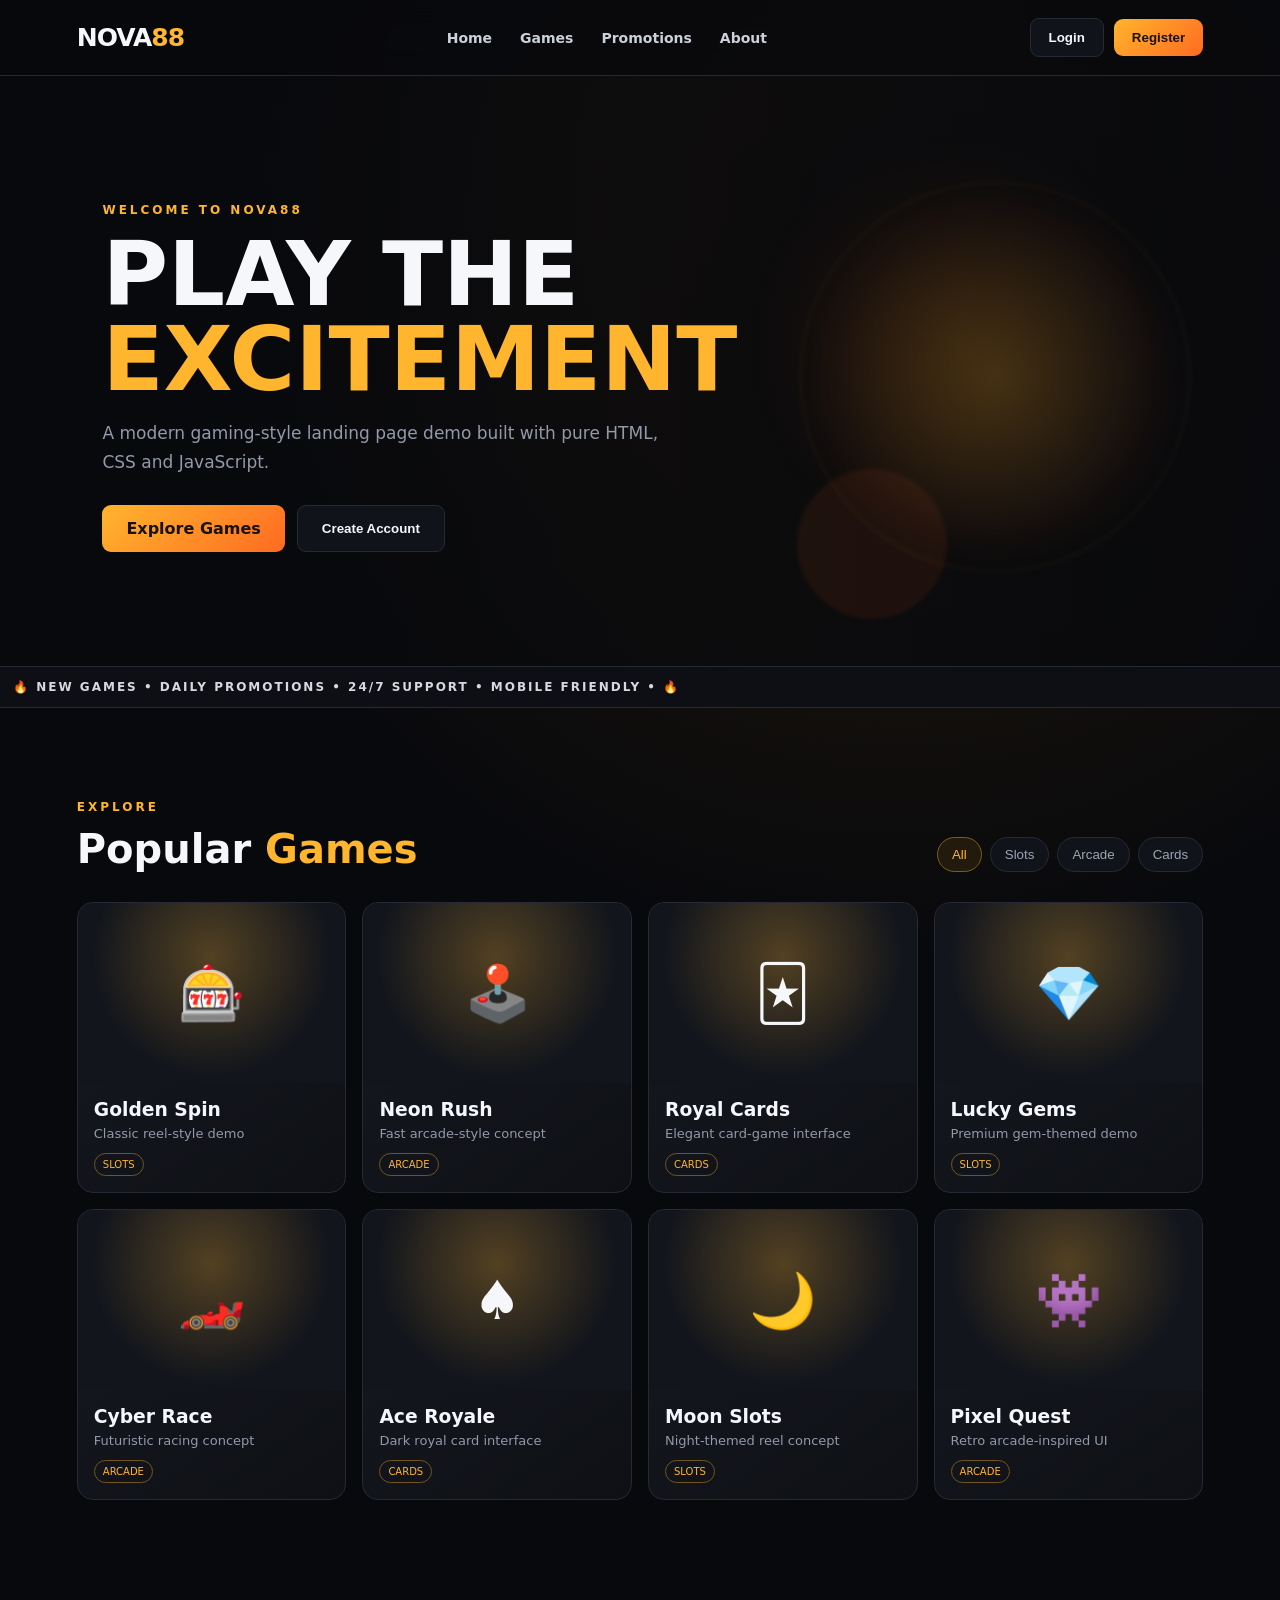
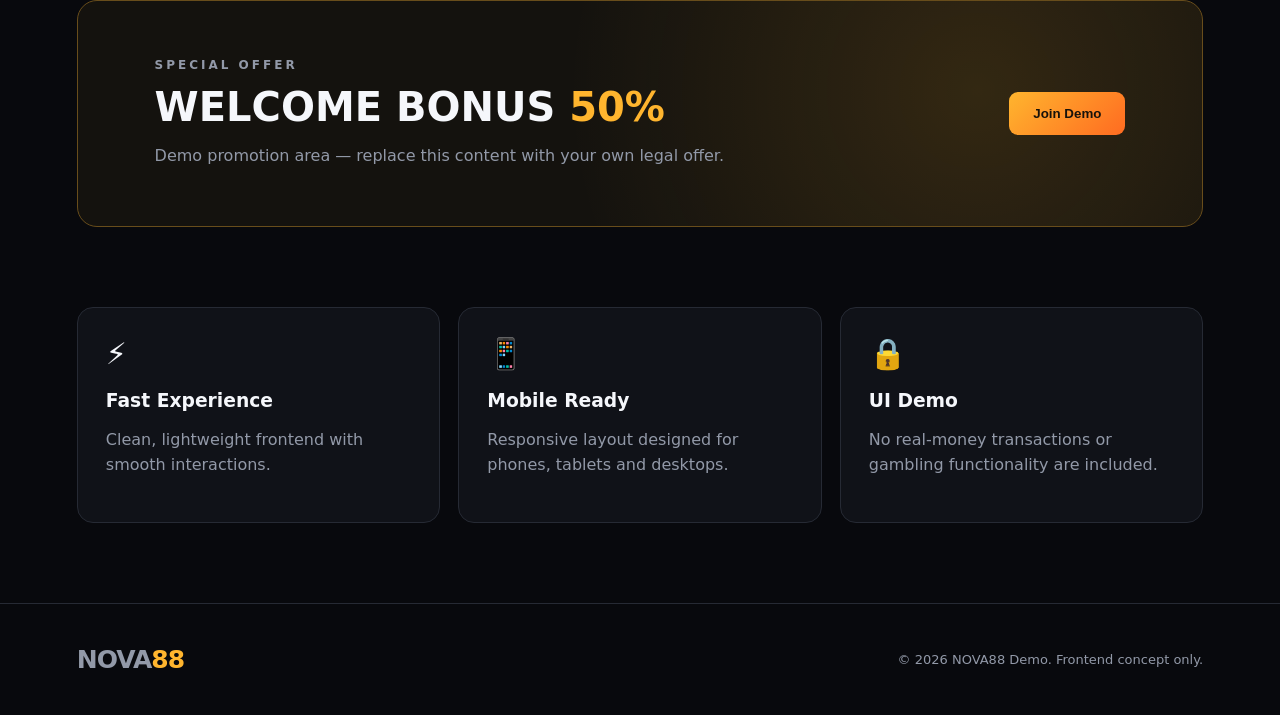
==== index.html @ d83ae240 "Add files via upload" ====
<!DOCTYPE html>
<html lang="en">
<head>
<meta charset="UTF-8">
<meta name="viewport" content="width=device-width, initial-scale=1.0">
<title>NOVA88 — Gaming Demo</title>
<link rel="stylesheet" href="style.css">
</head>
<body>
<header class="topbar">
  <a class="logo" href="#">NOVA<span>88</span></a>
  <nav id="nav">
    <a href="#home">Home</a><a href="#games">Games</a><a href="#promo">Promotions</a><a href="#about">About</a>
  </nav>
  <div class="actions">
    <button class="btn ghost" data-modal="login">Login</button>
    <button class="btn primary" data-modal="register">Register</button>
    <button class="menu" id="menuBtn">☰</button>
  </div>
</header>

<main>
<section class="hero" id="home">
  <div class="hero-content">
    <p class="eyebrow">WELCOME TO NOVA88</p>
    <h1>PLAY THE <span>EXCITEMENT</span></h1>
    <p class="lead">A modern gaming-style landing page demo built with pure HTML, CSS and JavaScript.</p>
    <div class="hero-buttons">
      <a class="btn primary large" href="#games">Explore Games</a>
      <button class="btn ghost large" data-modal="register">Create Account</button>
    </div>
  </div>
  <div class="hero-orb orb1"></div><div class="hero-orb orb2"></div>
</section>

<section class="ticker"><div>🔥 NEW GAMES • DAILY PROMOTIONS • 24/7 SUPPORT • MOBILE FRIENDLY • 🔥</div></section>

<section class="section" id="games">
  <div class="section-head">
    <div><p class="eyebrow">EXPLORE</p><h2>Popular <span>Games</span></h2></div>
    <div class="filters">
      <button class="filter active" data-filter="all">All</button>
      <button class="filter" data-filter="slots">Slots</button>
      <button class="filter" data-filter="arcade">Arcade</button>
      <button class="filter" data-filter="cards">Cards</button>
    </div>
  </div>
  <div class="games" id="gameGrid"></div>
</section>

<section class="promo" id="promo">
  <div><p class="eyebrow">SPECIAL OFFER</p><h2>WELCOME BONUS <strong>50%</strong></h2>
  <p>Demo promotion area — replace this content with your own legal offer.</p></div>
  <button class="btn primary large" data-modal="register">Join Demo</button>
</section>

<section class="section features" id="about">
  <div class="feature"><b>⚡</b><h3>Fast Experience</h3><p>Clean, lightweight frontend with smooth interactions.</p></div>
  <div class="feature"><b>📱</b><h3>Mobile Ready</h3><p>Responsive layout designed for phones, tablets and desktops.</p></div>
  <div class="feature"><b>🔒</b><h3>UI Demo</h3><p>No real-money transactions or gambling functionality are included.</p></div>
</section>
</main>

<footer><div class="logo">NOVA<span>88</span></div><p>© 2026 NOVA88 Demo. Frontend concept only.</p></footer>

<div class="modal" id="modal">
  <div class="modal-card">
    <button class="close" id="close">×</button>
    <h2 id="modalTitle">Welcome</h2>
    <p class="muted">Demo interface only. No account is created.</p>
    <form id="demoForm">
      <input type="text" placeholder="Username" required>
      <input type="email" placeholder="Email address" required>
      <input type="password" placeholder="Password" required>
      <button class="btn primary full">Continue</button>
    </form>
    <p id="formMsg" class="form-msg"></p>
  </div>
</div>
<script src="script.js"></script>
</body>
</html>
---- style.css ----
:root{--bg:#08090d;--panel:#11131a;--panel2:#171a22;--text:#f5f7fb;--muted:#9299a8;--accent:#ffb52e;--accent2:#ff6b21;--line:#262a34}
*{box-sizing:border-box}html{scroll-behavior:smooth}body{margin:0;background:radial-gradient(circle at 70% 10%,#261b0b 0,#08090d 32%),var(--bg);color:var(--text);font-family:Inter,system-ui,-apple-system,Segoe UI,Arial,sans-serif}
a{text-decoration:none;color:inherit}.topbar{height:76px;display:flex;align-items:center;justify-content:space-between;padding:0 6%;border-bottom:1px solid var(--line);background:rgba(8,9,13,.86);backdrop-filter:blur(14px);position:sticky;top:0;z-index:20}.logo{font-size:25px;font-weight:900;letter-spacing:-1px}.logo span,h1 span,h2 span{color:var(--accent)}
nav{display:flex;gap:28px;color:#cbd0db;font-size:14px;font-weight:600}nav a:hover{color:var(--accent)}.actions{display:flex;gap:10px;align-items:center}.btn{border:1px solid var(--line);border-radius:9px;padding:11px 18px;background:transparent;color:var(--text);font-weight:800;cursor:pointer;transition:.2s}.btn:hover{transform:translateY(-2px);border-color:var(--accent)}.primary{background:linear-gradient(135deg,var(--accent),var(--accent2));border:0;color:#17120b}.large{padding:14px 24px}.ghost{background:#11131a}.menu{display:none;background:none;color:white;border:0;font-size:25px}
.hero{min-height:590px;display:flex;align-items:center;padding:80px 8%;position:relative;overflow:hidden;background:linear-gradient(90deg,rgba(8,9,13,.98),rgba(8,9,13,.66),rgba(8,9,13,.92)),radial-gradient(circle at 75% 45%,#6a370b 0,#16100a 20%,transparent 45%)}
.hero-content{max-width:720px;position:relative;z-index:2}.eyebrow{font-size:12px;letter-spacing:3px;color:var(--accent);font-weight:900}.hero h1{font-size:clamp(48px,7vw,92px);line-height:.95;margin:15px 0}.lead{max-width:560px;color:var(--muted);font-size:17px;line-height:1.7}.hero-buttons{display:flex;gap:12px;margin-top:28px}.hero-orb{position:absolute;border-radius:50%;filter:blur(2px);opacity:.6}.orb1{width:390px;height:390px;right:7%;top:18%;background:radial-gradient(circle,#ffb52e55,#ff6b210d 60%,transparent 70%);border:1px solid #ffb52e33}.orb2{width:150px;height:150px;right:26%;bottom:8%;background:#ff6b2222}
.ticker{overflow:hidden;white-space:nowrap;border-block:1px solid var(--line);background:#0d0f14;color:#d6d9df;font-size:12px;font-weight:800;letter-spacing:2px;padding:13px}.ticker div{animation:move 20s linear infinite}@keyframes move{to{transform:translateX(-30%)}}
.section{padding:80px 6%;max-width:1400px;margin:auto}.section-head{display:flex;justify-content:space-between;align-items:end;gap:25px;margin-bottom:30px}.section h2{font-size:40px;margin:8px 0 0}.filters{display:flex;gap:8px;flex-wrap:wrap}.filter{background:#11131a;color:#9da4b2;border:1px solid var(--line);padding:9px 14px;border-radius:20px;cursor:pointer}.filter.active,.filter:hover{background:#211a0d;color:var(--accent);border-color:#805c1d}
.games{display:grid;grid-template-columns:repeat(4,1fr);gap:16px}.game{background:linear-gradient(145deg,#171a22,#0e1015);border:1px solid var(--line);border-radius:16px;overflow:hidden;transition:.25s}.game:hover{transform:translateY(-6px);border-color:#806021}.game-art{height:180px;display:grid;place-items:center;font-size:54px;background:radial-gradient(circle at 50% 30%,#ffb52e44,#12151c 65%)}.game-info{padding:16px}.game-info h3{margin:0 0 6px}.game-info p{margin:0;color:var(--muted);font-size:13px}.tag{display:inline-block;margin-top:12px;font-size:10px;color:var(--accent);border:1px solid #72551d;padding:5px 8px;border-radius:20px;text-transform:uppercase}
.promo{margin:20px 6% 70px;padding:45px 6%;border:1px solid #684d1b;border-radius:20px;background:radial-gradient(circle at 80% 40%,#ffb52e22,transparent 45%),#14120e;display:flex;align-items:center;justify-content:space-between;gap:25px}.promo h2{font-size:40px;margin:5px 0}.promo strong{color:var(--accent)}.promo p{color:var(--muted)}
.features{display:grid;grid-template-columns:repeat(3,1fr);gap:18px;padding-top:10px}.feature{background:#101218;border:1px solid var(--line);border-radius:16px;padding:28px}.feature b{font-size:30px}.feature h3{margin-bottom:7px}.feature p{color:var(--muted);line-height:1.6}
footer{padding:35px 6%;border-top:1px solid var(--line);display:flex;justify-content:space-between;align-items:center;color:var(--muted);font-size:13px}.modal{position:fixed;inset:0;background:#000b;display:none;place-items:center;z-index:50;padding:20px}.modal.open{display:grid}.modal-card{width:min(420px,100%);background:#11131a;border:1px solid #343844;border-radius:18px;padding:30px;position:relative;box-shadow:0 30px 80px #000}.close{position:absolute;right:18px;top:12px;background:none;border:0;color:#aaa;font-size:28px;cursor:pointer}.modal h2{margin-top:0}.muted{color:var(--muted);font-size:13px}form{display:grid;gap:12px;margin-top:20px}input{width:100%;padding:13px 14px;border-radius:9px;border:1px solid var(--line);background:#0a0c10;color:white;outline:none}input:focus{border-color:var(--accent)}.full{width:100%}.form-msg{color:var(--accent);font-size:13px;min-height:18px}
@media(max-width:900px){nav{display:none}.menu{display:block}.games{grid-template-columns:repeat(2,1fr)}.features{grid-template-columns:1fr}.hero{min-height:530px}.promo{flex-direction:column;align-items:flex-start}}
@media(max-width:560px){.topbar{padding:0 4%}.actions .ghost{display:none}.hero{padding:65px 6%}.hero h1{font-size:50px}.hero-buttons{flex-direction:column}.section{padding:60px 5%}.section-head{align-items:flex-start;flex-direction:column}.section h2,.promo h2{font-size:32px}.games{grid-template-columns:1fr}.game-art{height:150px}.promo{margin:10px 5% 50px;padding:32px}.features{padding-top:0}footer{flex-direction:column;gap:10px;text-align:center}}
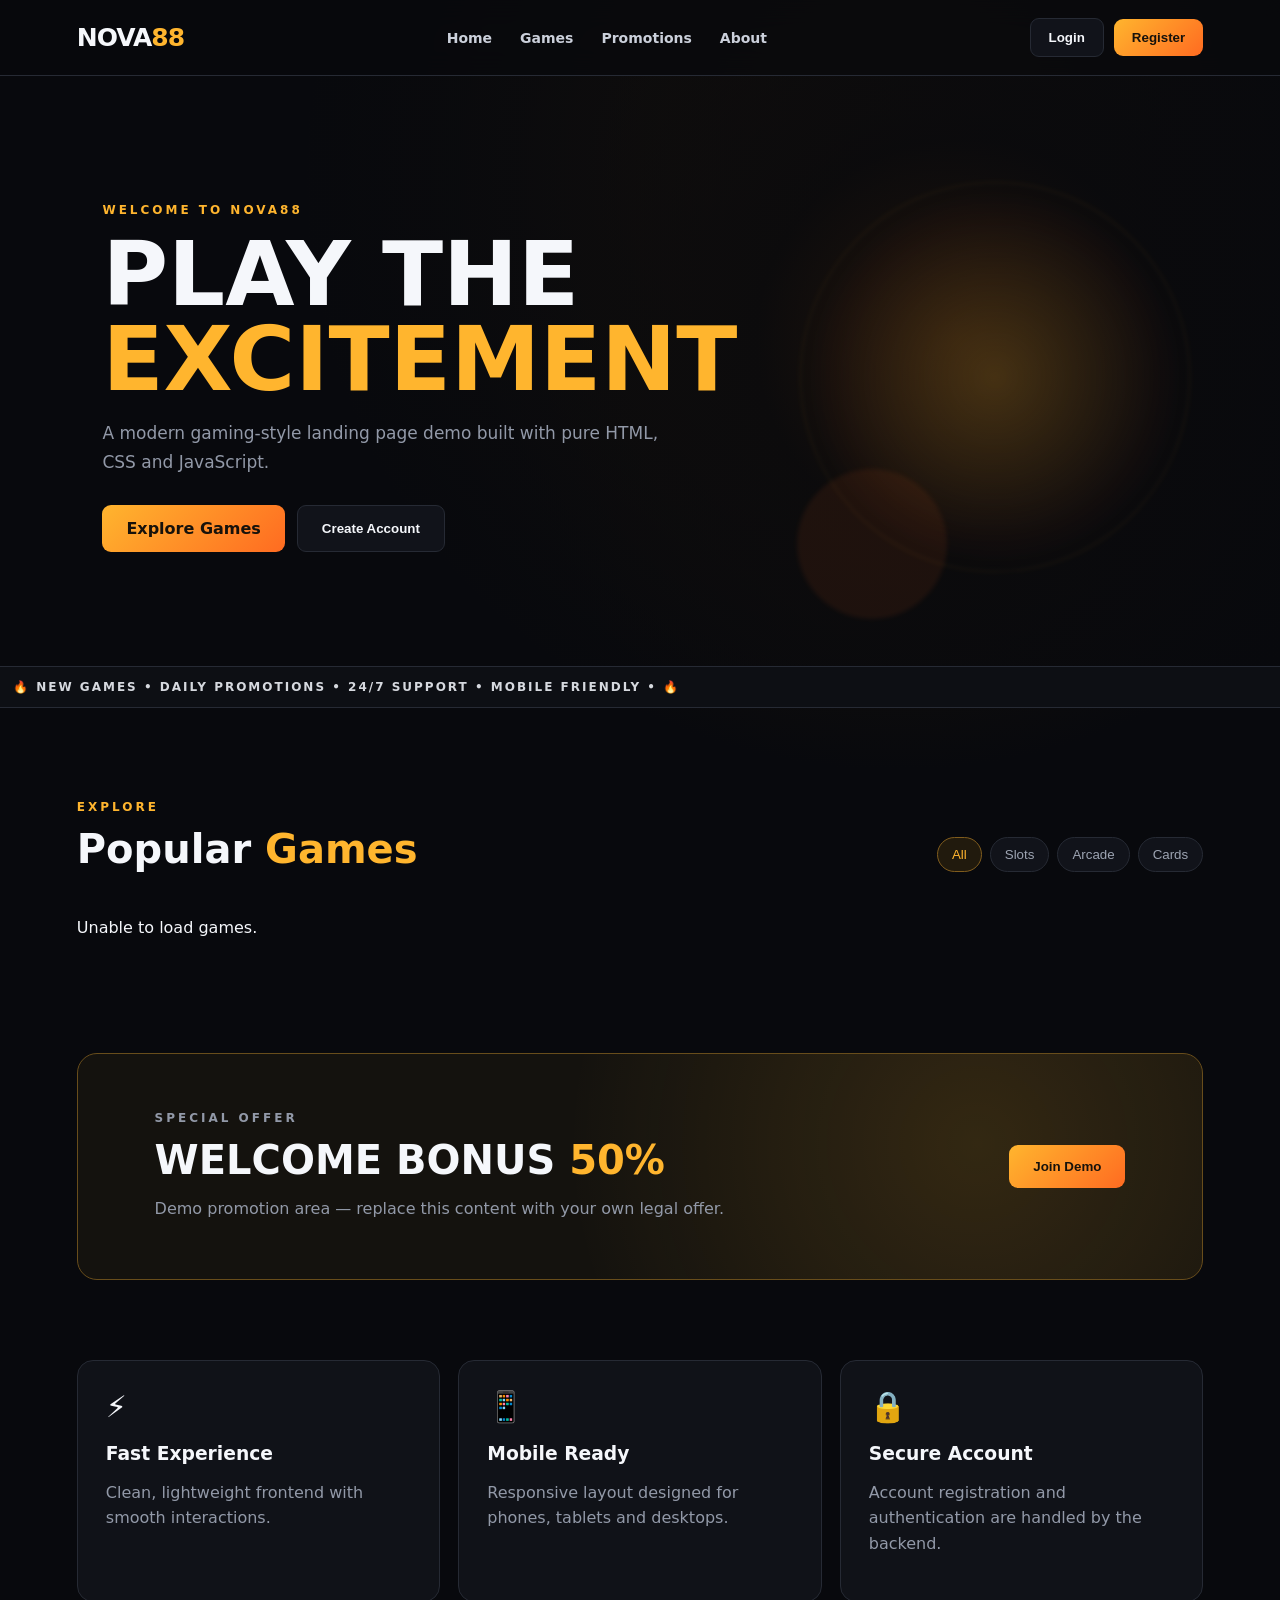
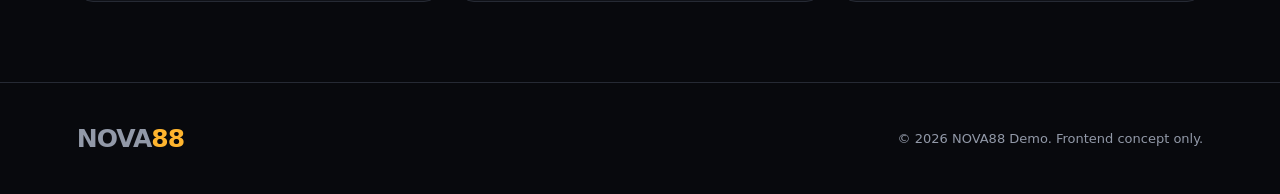
==== commit c8472c6a: "Update index.html" ====
--- a/index.html
+++ b/index.html
@@ -6,12 +6,19 @@
 <title>NOVA88 — Gaming Demo</title>
 <link rel="stylesheet" href="style.css">
 </head>
+
 <body>
+
 <header class="topbar">
   <a class="logo" href="#">NOVA<span>88</span></a>
+
   <nav id="nav">
-    <a href="#home">Home</a><a href="#games">Games</a><a href="#promo">Promotions</a><a href="#about">About</a>
+    <a href="#home">Home</a>
+    <a href="#games">Games</a>
+    <a href="#promo">Promotions</a>
+    <a href="#about">About</a>
   </nav>
+
   <div class="actions">
     <button class="btn ghost" data-modal="login">Login</button>
     <button class="btn primary" data-modal="register">Register</button>
@@ -20,63 +27,191 @@
 </header>
 
 <main>
+
 <section class="hero" id="home">
   <div class="hero-content">
+
     <p class="eyebrow">WELCOME TO NOVA88</p>
-    <h1>PLAY THE <span>EXCITEMENT</span></h1>
-    <p class="lead">A modern gaming-style landing page demo built with pure HTML, CSS and JavaScript.</p>
+
+    <h1>
+      PLAY THE <span>EXCITEMENT</span>
+    </h1>
+
+    <p class="lead">
+      A modern gaming-style landing page demo built with pure HTML, CSS and JavaScript.
+    </p>
+
     <div class="hero-buttons">
-      <a class="btn primary large" href="#games">Explore Games</a>
-      <button class="btn ghost large" data-modal="register">Create Account</button>
+      <a class="btn primary large" href="#games">
+        Explore Games
+      </a>
+
+      <button class="btn ghost large" data-modal="register">
+        Create Account
+      </button>
     </div>
-  </div>
-  <div class="hero-orb orb1"></div><div class="hero-orb orb2"></div>
-</section>
-
-<section class="ticker"><div>🔥 NEW GAMES • DAILY PROMOTIONS • 24/7 SUPPORT • MOBILE FRIENDLY • 🔥</div></section>
+
+  </div>
+
+  <div class="hero-orb orb1"></div>
+  <div class="hero-orb orb2"></div>
+</section>
+
+
+<section class="ticker">
+  <div>
+    🔥 NEW GAMES • DAILY PROMOTIONS • 24/7 SUPPORT • MOBILE FRIENDLY • 🔥
+  </div>
+</section>
+
 
 <section class="section" id="games">
+
   <div class="section-head">
-    <div><p class="eyebrow">EXPLORE</p><h2>Popular <span>Games</span></h2></div>
+
+    <div>
+      <p class="eyebrow">EXPLORE</p>
+      <h2>Popular <span>Games</span></h2>
+    </div>
+
     <div class="filters">
       <button class="filter active" data-filter="all">All</button>
       <button class="filter" data-filter="slots">Slots</button>
       <button class="filter" data-filter="arcade">Arcade</button>
       <button class="filter" data-filter="cards">Cards</button>
     </div>
-  </div>
+
+  </div>
+
   <div class="games" id="gameGrid"></div>
-</section>
+
+</section>
+
 
 <section class="promo" id="promo">
-  <div><p class="eyebrow">SPECIAL OFFER</p><h2>WELCOME BONUS <strong>50%</strong></h2>
-  <p>Demo promotion area — replace this content with your own legal offer.</p></div>
-  <button class="btn primary large" data-modal="register">Join Demo</button>
-</section>
+
+  <div>
+    <p class="eyebrow">SPECIAL OFFER</p>
+
+    <h2>
+      WELCOME BONUS <strong>50%</strong>
+    </h2>
+
+    <p>
+      Demo promotion area — replace this content with your own legal offer.
+    </p>
+  </div>
+
+  <button class="btn primary large" data-modal="register">
+    Join Demo
+  </button>
+
+</section>
+
 
 <section class="section features" id="about">
-  <div class="feature"><b>⚡</b><h3>Fast Experience</h3><p>Clean, lightweight frontend with smooth interactions.</p></div>
-  <div class="feature"><b>📱</b><h3>Mobile Ready</h3><p>Responsive layout designed for phones, tablets and desktops.</p></div>
-  <div class="feature"><b>🔒</b><h3>UI Demo</h3><p>No real-money transactions or gambling functionality are included.</p></div>
-</section>
+
+  <div class="feature">
+    <b>⚡</b>
+    <h3>Fast Experience</h3>
+    <p>
+      Clean, lightweight frontend with smooth interactions.
+    </p>
+  </div>
+
+  <div class="feature">
+    <b>📱</b>
+    <h3>Mobile Ready</h3>
+    <p>
+      Responsive layout designed for phones, tablets and desktops.
+    </p>
+  </div>
+
+  <div class="feature">
+    <b>🔒</b>
+    <h3>Secure Account</h3>
+    <p>
+      Account registration and authentication are handled by the backend.
+    </p>
+  </div>
+
+</section>
+
 </main>
 
-<footer><div class="logo">NOVA<span>88</span></div><p>© 2026 NOVA88 Demo. Frontend concept only.</p></footer>
+
+<footer>
+
+  <div class="logo">
+    NOVA<span>88</span>
+  </div>
+
+  <p>
+    © 2026 NOVA88 Demo. Frontend concept only.
+  </p>
+
+</footer>
+
+
+<!-- AUTH MODAL -->
 
 <div class="modal" id="modal">
+
   <div class="modal-card">
+
     <button class="close" id="close">×</button>
-    <h2 id="modalTitle">Welcome</h2>
-    <p class="muted">Demo interface only. No account is created.</p>
+
+    <h2 id="modalTitle">
+      Welcome
+    </h2>
+
+    <p class="muted" id="modalSubtitle">
+      Create your account to get started.
+    </p>
+
     <form id="demoForm">
-      <input type="text" placeholder="Username" required>
-      <input type="email" placeholder="Email address" required>
-      <input type="password" placeholder="Password" required>
-      <button class="btn primary full">Continue</button>
+
+      <input
+        type="text"
+        name="name"
+        placeholder="Username"
+        autocomplete="name"
+        required
+      >
+
+      <input
+        type="email"
+        name="email"
+        placeholder="Email address"
+        autocomplete="email"
+        required
+      >
+
+      <input
+        type="password"
+        name="password"
+        placeholder="Password"
+        autocomplete="new-password"
+        required
+      >
+
+      <button
+        type="submit"
+        class="btn primary full"
+      >
+        Continue
+      </button>
+
     </form>
+
     <p id="formMsg" class="form-msg"></p>
-  </div>
+
+  </div>
+
 </div>
+
+
 <script src="script.js"></script>
+
 </body>
-</html>+</html>
--- a/style.css
+++ b/style.css
@@ -11,4 +11,4 @@
 .features{display:grid;grid-template-columns:repeat(3,1fr);gap:18px;padding-top:10px}.feature{background:#101218;border:1px solid var(--line);border-radius:16px;padding:28px}.feature b{font-size:30px}.feature h3{margin-bottom:7px}.feature p{color:var(--muted);line-height:1.6}
 footer{padding:35px 6%;border-top:1px solid var(--line);display:flex;justify-content:space-between;align-items:center;color:var(--muted);font-size:13px}.modal{position:fixed;inset:0;background:#000b;display:none;place-items:center;z-index:50;padding:20px}.modal.open{display:grid}.modal-card{width:min(420px,100%);background:#11131a;border:1px solid #343844;border-radius:18px;padding:30px;position:relative;box-shadow:0 30px 80px #000}.close{position:absolute;right:18px;top:12px;background:none;border:0;color:#aaa;font-size:28px;cursor:pointer}.modal h2{margin-top:0}.muted{color:var(--muted);font-size:13px}form{display:grid;gap:12px;margin-top:20px}input{width:100%;padding:13px 14px;border-radius:9px;border:1px solid var(--line);background:#0a0c10;color:white;outline:none}input:focus{border-color:var(--accent)}.full{width:100%}.form-msg{color:var(--accent);font-size:13px;min-height:18px}
 @media(max-width:900px){nav{display:none}.menu{display:block}.games{grid-template-columns:repeat(2,1fr)}.features{grid-template-columns:1fr}.hero{min-height:530px}.promo{flex-direction:column;align-items:flex-start}}
-@media(max-width:560px){.topbar{padding:0 4%}.actions .ghost{display:none}.hero{padding:65px 6%}.hero h1{font-size:50px}.hero-buttons{flex-direction:column}.section{padding:60px 5%}.section-head{align-items:flex-start;flex-direction:column}.section h2,.promo h2{font-size:32px}.games{grid-template-columns:1fr}.game-art{height:150px}.promo{margin:10px 5% 50px;padding:32px}.features{padding-top:0}footer{flex-direction:column;gap:10px;text-align:center}}
+@media(max-width:560px){.topbar{padding:0 4%}.actions .ghost{display:inline-flex}.hero{padding:65px 6%}.hero h1{font-size:50px}.hero-buttons{flex-direction:column}.section{padding:60px 5%}.section-head{align-items:flex-start;flex-direction:column}.section h2,.promo h2{font-size:32px}.games{grid-template-columns:1fr}.game-art{height:150px}.promo{margin:10px 5% 50px;padding:32px}.features{padding-top:0}footer{flex-direction:column;gap:10px;text-align:center}}
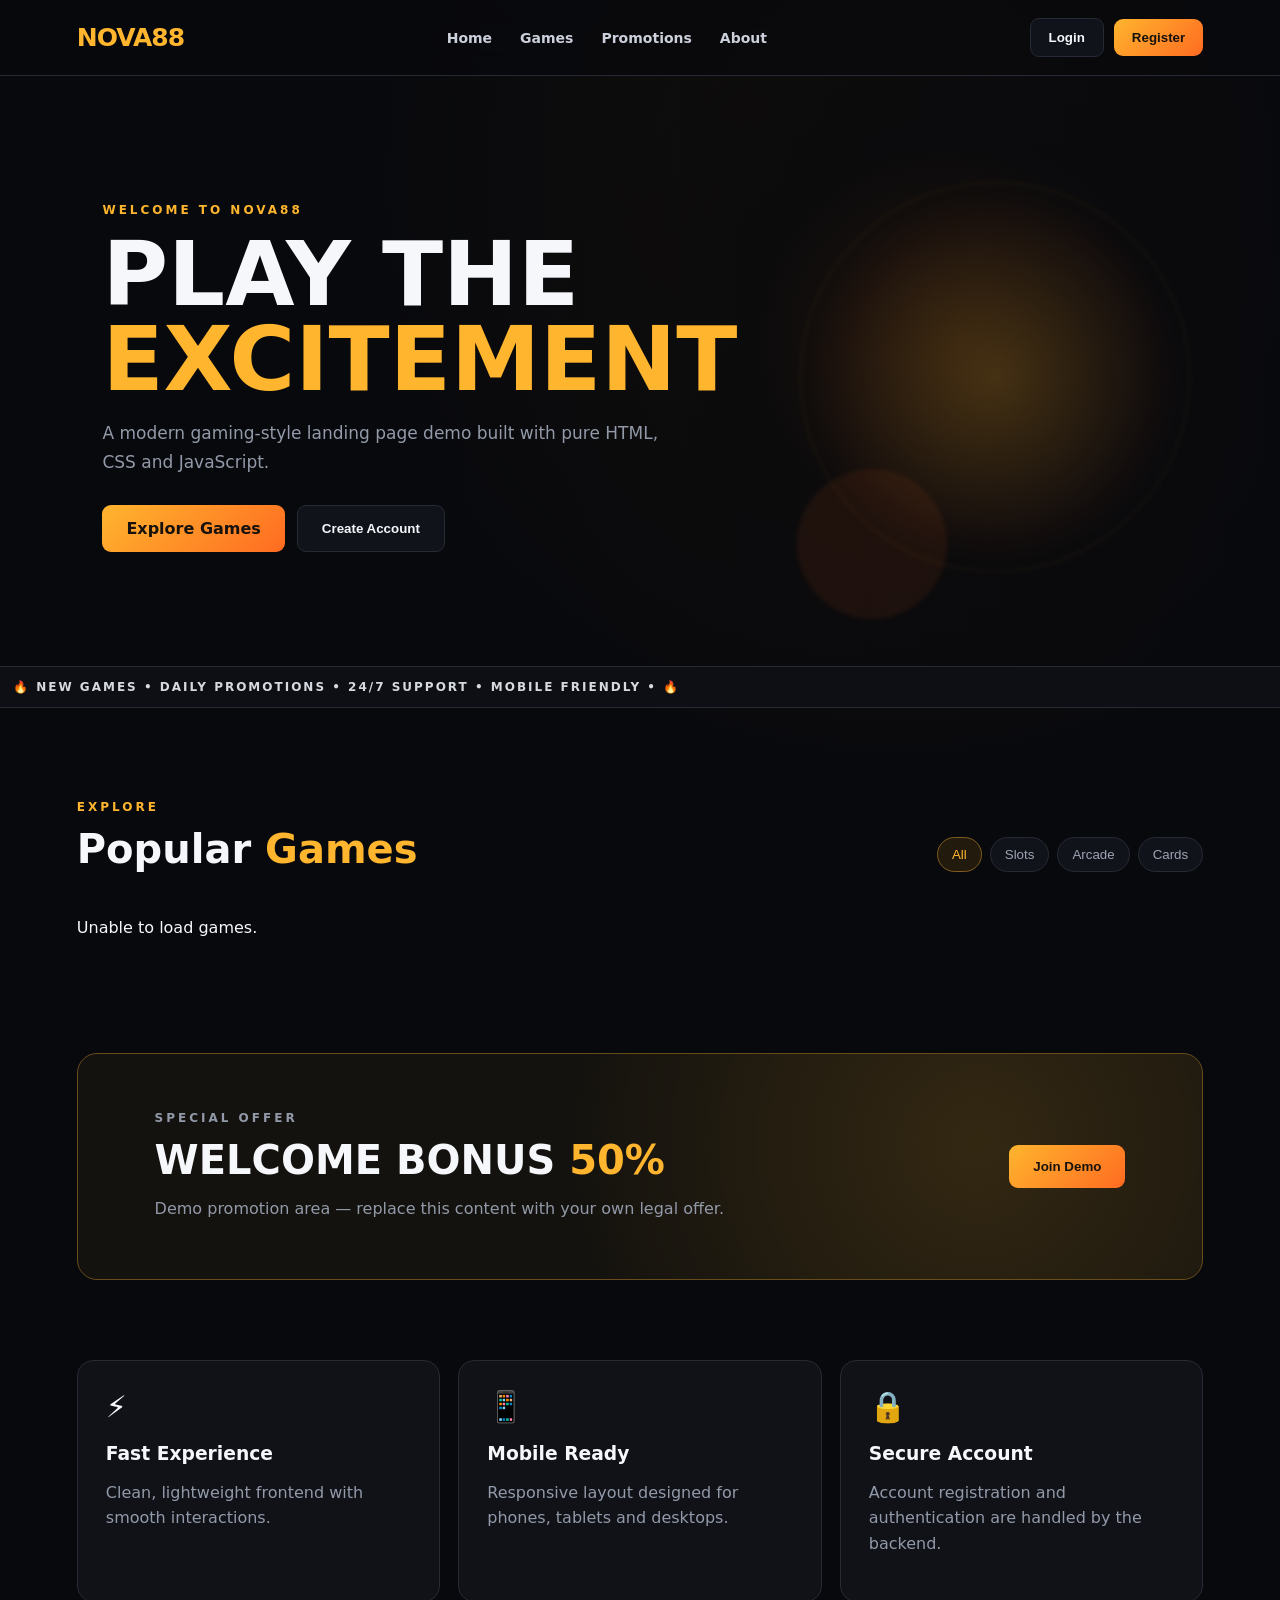
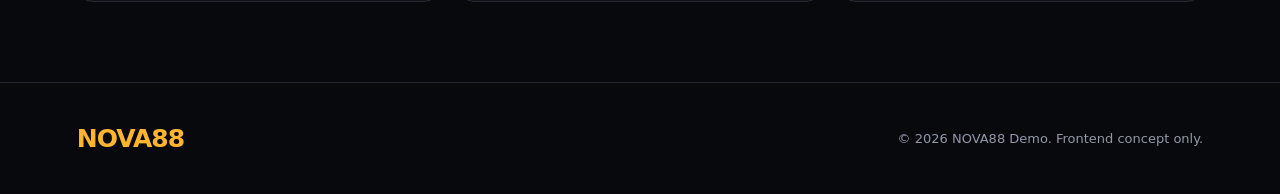
==== commit 11e49380: "Add files via upload Connect Homepage to Banner Settings" ====
--- a/index.html
+++ b/index.html
@@ -5,213 +5,93 @@
 <meta name="viewport" content="width=device-width, initial-scale=1.0">
 <title>NOVA88 — Gaming Demo</title>
 <link rel="stylesheet" href="style.css">
+<style>
+#homepageBannerSection{display:none;padding:24px 5%;max-width:1400px;margin:0 auto}
+.homepage-banner-item{margin-bottom:16px}
+.homepage-banner-image{display:block;width:100%;max-height:390px;min-height:150px;object-fit:cover;border-radius:18px;border:1px solid rgba(212,175,55,.45)}
+.homepage-banner-title{padding:8px 2px;color:#d4af37;font-weight:700}
+@media(max-width:600px){#homepageBannerSection{padding:14px 4%}.homepage-banner-image{max-height:240px;min-height:120px}}
+</style>
 </head>
-
 <body>
-
 <header class="topbar">
-  <a class="logo" href="#">NOVA<span>88</span></a>
-
+  <a class="logo" href="#" id="siteLogo"><span id="siteLogoText">NOVA<span>88</span></span><img id="siteLogoImage" alt="NOVA88 logo" style="display:none;max-height:48px;max-width:180px;object-fit:contain"></a>
   <nav id="nav">
     <a href="#home">Home</a>
     <a href="#games">Games</a>
     <a href="#promo">Promotions</a>
     <a href="#about">About</a>
   </nav>
-
   <div class="actions">
     <button class="btn ghost" data-modal="login">Login</button>
     <button class="btn primary" data-modal="register">Register</button>
     <button class="menu" id="menuBtn">☰</button>
   </div>
 </header>
-
 <main>
-
 <section class="hero" id="home">
   <div class="hero-content">
-
     <p class="eyebrow">WELCOME TO NOVA88</p>
-
-    <h1>
-      PLAY THE <span>EXCITEMENT</span>
-    </h1>
-
-    <p class="lead">
-      A modern gaming-style landing page demo built with pure HTML, CSS and JavaScript.
-    </p>
-
+    <h1>PLAY THE <span>EXCITEMENT</span></h1>
+    <p class="lead">A modern gaming-style landing page demo built with pure HTML, CSS and JavaScript.</p>
     <div class="hero-buttons">
-      <a class="btn primary large" href="#games">
-        Explore Games
-      </a>
-
-      <button class="btn ghost large" data-modal="register">
-        Create Account
-      </button>
+      <a class="btn primary large" href="#games">Explore Games</a>
+      <button class="btn ghost large" data-modal="register">Create Account</button>
     </div>
-
   </div>
-
   <div class="hero-orb orb1"></div>
   <div class="hero-orb orb2"></div>
 </section>
-
-
-<section class="ticker">
-  <div>
-    🔥 NEW GAMES • DAILY PROMOTIONS • 24/7 SUPPORT • MOBILE FRIENDLY • 🔥
+<section id="homepageBannerSection" aria-label="Homepage banners"><div id="homepageBannerTrack"></div></section>
+<section class="ticker"><div>🔥 NEW GAMES • DAILY PROMOTIONS • 24/7 SUPPORT • MOBILE FRIENDLY • 🔥</div></section>
+<section class="section" id="games">
+  <div class="section-head"><div><p class="eyebrow">EXPLORE</p><h2>Popular <span>Games</span></h2></div>
+    <div class="filters"><button class="filter active" data-filter="all">All</button><button class="filter" data-filter="slots">Slots</button><button class="filter" data-filter="arcade">Arcade</button><button class="filter" data-filter="cards">Cards</button></div>
   </div>
+  <div class="games" id="gameGrid"></div>
 </section>
-
-
-<section class="section" id="games">
-
-  <div class="section-head">
-
-    <div>
-      <p class="eyebrow">EXPLORE</p>
-      <h2>Popular <span>Games</span></h2>
-    </div>
-
-    <div class="filters">
-      <button class="filter active" data-filter="all">All</button>
-      <button class="filter" data-filter="slots">Slots</button>
-      <button class="filter" data-filter="arcade">Arcade</button>
-      <button class="filter" data-filter="cards">Cards</button>
-    </div>
-
-  </div>
-
-  <div class="games" id="gameGrid"></div>
-
+<section class="promo" id="promo"><div><p class="eyebrow">SPECIAL OFFER</p><h2>WELCOME BONUS <strong>50%</strong></h2><p>Demo promotion area — replace this content with your own legal offer.</p></div><button class="btn primary large" data-modal="register">Join Demo</button></section>
+<section class="section features" id="about">
+  <div class="feature"><b>⚡</b><h3>Fast Experience</h3><p>Clean, lightweight frontend with smooth interactions.</p></div>
+  <div class="feature"><b>📱</b><h3>Mobile Ready</h3><p>Responsive layout designed for phones, tablets and desktops.</p></div>
+  <div class="feature"><b>🔒</b><h3>Secure Account</h3><p>Account registration and authentication are handled by the backend.</p></div>
 </section>
-
-
-<section class="promo" id="promo">
-
-  <div>
-    <p class="eyebrow">SPECIAL OFFER</p>
-
-    <h2>
-      WELCOME BONUS <strong>50%</strong>
-    </h2>
-
-    <p>
-      Demo promotion area — replace this content with your own legal offer.
-    </p>
-  </div>
-
-  <button class="btn primary large" data-modal="register">
-    Join Demo
-  </button>
-
-</section>
-
-
-<section class="section features" id="about">
-
-  <div class="feature">
-    <b>⚡</b>
-    <h3>Fast Experience</h3>
-    <p>
-      Clean, lightweight frontend with smooth interactions.
-    </p>
-  </div>
-
-  <div class="feature">
-    <b>📱</b>
-    <h3>Mobile Ready</h3>
-    <p>
-      Responsive layout designed for phones, tablets and desktops.
-    </p>
-  </div>
-
-  <div class="feature">
-    <b>🔒</b>
-    <h3>Secure Account</h3>
-    <p>
-      Account registration and authentication are handled by the backend.
-    </p>
-  </div>
-
-</section>
-
 </main>
-
-
-<footer>
-
-  <div class="logo">
-    NOVA<span>88</span>
-  </div>
-
-  <p>
-    © 2026 NOVA88 Demo. Frontend concept only.
-  </p>
-
-</footer>
-
-
+<footer><div class="logo" id="siteFooterLogo"><span id="siteFooterLogoText">NOVA<span>88</span></span><img id="siteFooterLogoImage" alt="NOVA88 logo" style="display:none;max-height:42px;max-width:160px;object-fit:contain"></div><p>© 2026 NOVA88 Demo. Frontend concept only.</p></footer>
 <!-- AUTH MODAL -->
-
-<div class="modal" id="modal">
-
-  <div class="modal-card">
-
-    <button class="close" id="close">×</button>
-
-    <h2 id="modalTitle">
-      Welcome
-    </h2>
-
-    <p class="muted" id="modalSubtitle">
-      Create your account to get started.
-    </p>
-
-    <form id="demoForm">
-
-      <input
-        type="text"
-        name="name"
-        placeholder="Username"
-        autocomplete="name"
-        required
-      >
-
-      <input
-        type="email"
-        name="email"
-        placeholder="Email address"
-        autocomplete="email"
-        required
-      >
-
-      <input
-        type="password"
-        name="password"
-        placeholder="Password"
-        autocomplete="new-password"
-        required
-      >
-
-      <button
-        type="submit"
-        class="btn primary full"
-      >
-        Continue
-      </button>
-
-    </form>
-
-    <p id="formMsg" class="form-msg"></p>
-
-  </div>
-
-</div>
-
-
+<div class="modal" id="modal"><div class="modal-card"><button class="close" id="close">×</button><h2 id="modalTitle">Welcome</h2><p class="muted" id="modalSubtitle">Create your account to get started.</p>
+<form id="demoForm"><input type="text" name="name" placeholder="Username" autocomplete="name" required><input type="email" name="email" placeholder="Email address" autocomplete="email" required><input type="password" name="password" placeholder="Password" autocomplete="new-password" required><button type="submit" class="btn primary full">Continue</button></form><p id="formMsg" class="form-msg"></p></div></div>
 <script src="script.js"></script>
-
+<script>
+(() => {
+  const API_BASE = 'https://nova88-backend.onrender.com/api';
+  const esc = value => String(value ?? '').replace(/[&<>"']/g, ch => ({'&':'&amp;','<':'&lt;','>':'&gt;','"':'&quot;',"'":'&#39;'}[ch]));
+  async function loadSiteBranding() {
+    try {
+      const response = await fetch(API_BASE + '/settings/site');
+      if (!response.ok) return;
+      const data = await response.json();
+      const logoUrl = data.settings && data.settings.logoUrl;
+      if (!logoUrl) return;
+      ['siteLogoImage','siteFooterLogoImage'].forEach(id => { const img=document.getElementById(id); if(img){img.src=logoUrl;img.style.display='inline-block';} });
+      ['siteLogoText','siteFooterLogoText'].forEach(id => { const el=document.getElementById(id); if(el) el.style.display='none'; });
+    } catch(error) { console.warn('Could not load NOVA88 logo',error); }
+  }
+  async function loadHomepageBanners() {
+    const section=document.getElementById('homepageBannerSection'); const track=document.getElementById('homepageBannerTrack');
+    if(!section||!track)return;
+    try {
+      const response=await fetch(API_BASE+'/settings/banners'); if(!response.ok)return;
+      const data=await response.json(); const banners=Array.isArray(data.banners)?data.banners:[]; if(!banners.length)return;
+      track.innerHTML=banners.map(banner=>{
+        const img=`<img class="homepage-banner-image" src="${esc(banner.imageUrl)}" alt="${esc(banner.title||'NOVA88 banner')}">`;
+        const content=banner.linkUrl?`<a href="${esc(banner.linkUrl)}" aria-label="${esc(banner.title||'Open banner')}">${img}</a>`:img;
+        return `<div class="homepage-banner-item">${content}<div class="homepage-banner-title">${esc(banner.title||'')}</div></div>`;
+      }).join(''); section.style.display='block';
+    } catch(error) { console.warn('Could not load homepage banners',error); }
+  }
+  loadSiteBranding(); loadHomepageBanners();
+})();
+</script>
 </body>
 </html>
